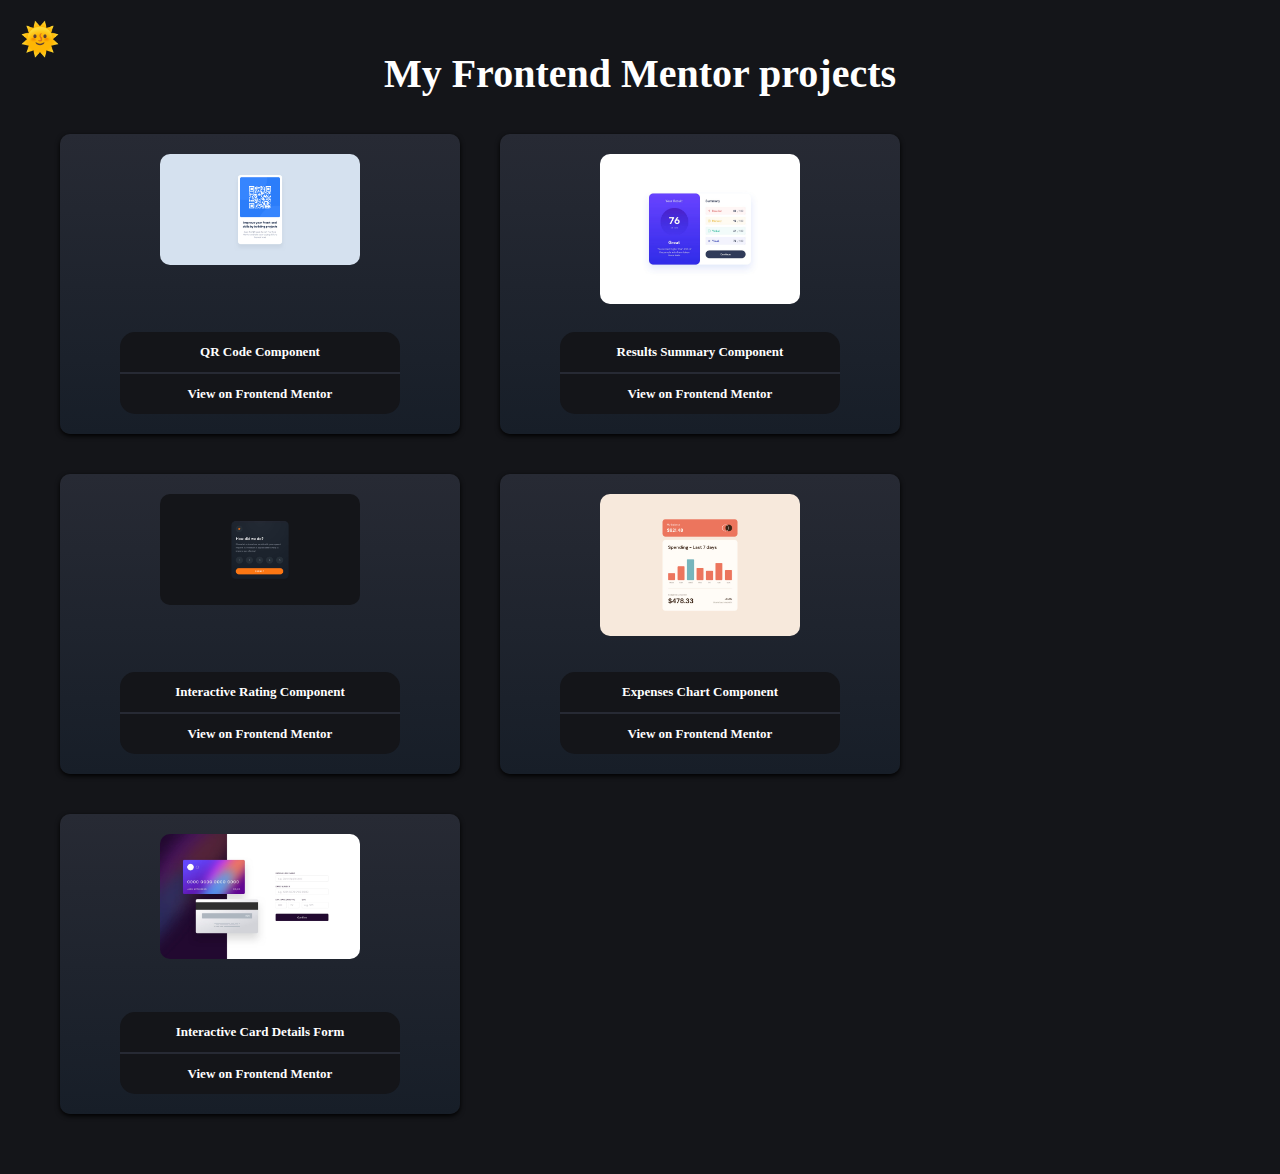
==== index.html @ aa87fa80 "Add files via upload" ====
<!DOCTYPE html>
<html lang="en">

<head>
    <meta charset="UTF-8">
    <meta name="viewport" content="width=device-width, initial-scale=1.0">
    <link rel="stylesheet" href="style.css">
    <script src="script.js"></script>
    <link rel="icon" type="image/png" sizes="32x32" href="favicon-32x32.png">
    <title>My home page for Frontend Mentor</title>
</head>

<body>
    <h1>My Frontend Mentor projects</h1>
    <div id="displaySwitch" onclick="changeDisplayMode()">🌞</div>
    <div id="main">
        <div class="project">
            <img src="qr-code-component-main/design/desktop-design.jpg" alt="QR Code Component">
            <div class="projectLinkHolder">
                <a class="projectLink" href="qr-code-component-main">QR Code Component</a>
                <a class="femLink" href="https://www.frontendmentor.io/challenges/qr-code-component-iux_sIO_H/hub">View
                    on Frontend Mentor</a>
            </div>
        </div>
        <div class="project">
            <img src="results-summary-component-main/design/desktop-design.jpg" alt="Results Summary Component">
            <div class="projectLinkHolder">
                <a class="projectLink" href="results-summary-component-main">Results Summary Component</a>
                <a class="femLink"
                    href="https://www.frontendmentor.io/challenges/results-summary-component-CE_K6s0maV/hub">View on
                    Frontend Mentor</a>
            </div>
        </div>
        <div class="project">
            <img src="interactive-rating-component-main/design/desktop-design.jpg" alt="Interactive Rating Component">
            <div class="projectLinkHolder">
                <a class="projectLink" href="interactive-rating-component-main">Interactive Rating Component</a>
                <a class="femLink"
                    href="https://www.frontendmentor.io/challenges/interactive-rating-component-koxpeBUmI/hub">View
                    on Frontend Mentor</a>
            </div>
        </div>
        <div class="project">
            <img src="expenses-chart-component-main/design/desktop-design.jpg" alt="Expenses Chart Component">
            <div class="projectLinkHolder">
                <a class="projectLink" href="expenses-chart-component-main">Expenses Chart Component</a>
                <a class="femLink"
                    href="https://www.frontendmentor.io/challenges/expenses-chart-component-e7yJBUdjwt/hub">View
                    on Frontend Mentor</a>
            </div>
        </div>
        <div class="project">
            <img src="interactive-card-details-form-main/design/desktop-design.jpg" alt="Interactive Card Details Form">
            <div class="projectLinkHolder">
                <a class="projectLink" href="interactive-card-details-form-main">Interactive Card Details Form</a>
                <a class="femLink"
                    href="https://www.frontendmentor.io/challenges/interactive-card-details-form-XpS8cKZDWw/hub">View
                    on Frontend Mentor</a>
            </div>
        </div>
    </div>
</body>
---- style.css ----
*{    
    transition-property: color, background-color, box-shadow, background, border-bottom;
    transition-duration: 0.5s;
}
body{
    margin: 50px;
    background-color: #141519;
}
.bodyLight{
    background-color: #fff!important;
}
#displaySwitch{
    position: absolute;
    top: 20px;
    left: 20px;
    cursor: pointer;
    user-select: none;
    font-size: xx-large;
}
h1{
    font-size: 40px;
    text-align: center;
    color: #fff;
}
.h1Light{
    color: #000!important
}
#main{
    display: grid;
    gap: 40px;
    grid-template-columns: repeat(auto-fill, 400px);
    padding: 10px;
}
.project{
    height: 300px;
    width: 400px;
    border-radius: 10px;
    display: flex;
    flex-flow: column;
    box-shadow: 0px 2px 5px #000;
    justify-content: space-between;
    background: linear-gradient(#272a34, #171e28);
}
.projectLight{
    box-shadow: 0px 2px 5px #aaa!important;
    background: linear-gradient(#eee, #ccc)!important;
}
.project *{
    margin: 0 auto;
}
.project>img{
    width: 50%;
    border-radius:10px;
    margin: 20px auto;
}
.projectLinkHolder{
    display: flex;
    flex-flow: column;
    width: 100%;
    margin-bottom: 20px;
}
.project a{
    width: 70%;
    height: 40px;
    background-color: #141519;
    color: #fff;
    font-size: small;
    text-align: center;
    font-weight: bolder;
    text-decoration: none;
    line-height: 40px;
}
.projectLight a{
    background-color: #aaa!important;
    color: #000!important;

}
.project a:hover{
    transition: background-color, 0.2s;
    background-color: #272a34;
    cursor: pointer;
}
.projectLight a:hover{
    background-color: #888!important;
}
.project .projectLink{
    border-bottom: 2px solid #272a34;
    border-radius: 15px 15px 0 0;
}
.projectLight .projectLink{
    border-bottom: 2px solid #888!important;
}
.project .femLink{
    border-radius: 0 0 15px 15px;
}
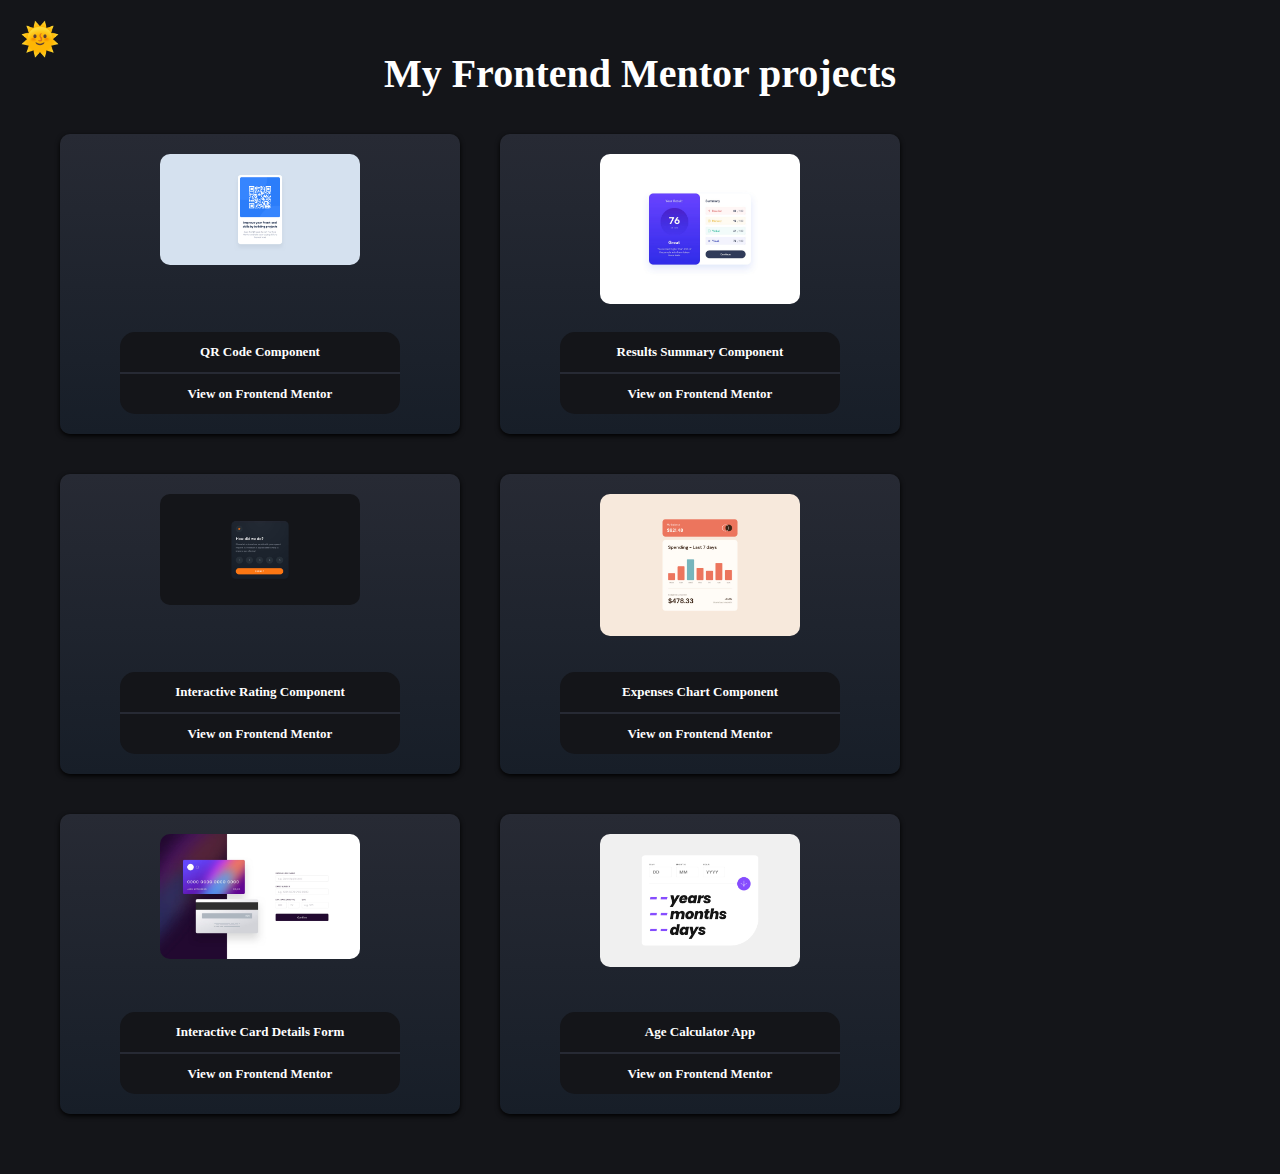
==== commit 26160aa7: "Add files via upload" ====
--- a/index.html
+++ b/index.html
@@ -58,5 +58,14 @@
                     on Frontend Mentor</a>
             </div>
         </div>
+        <div class="project">
+            <img src="age-calculator-app-main/design/desktop-design.jpg" alt="Age Calculator App">
+            <div class="projectLinkHolder">
+                <a class="projectLink" href="age-calculator-app-main">Age Calculator App</a>
+                <a class="femLink"
+                    href="https://www.frontendmentor.io/challenges/age-calculator-app-dF9DFFpj-Q/hub">View
+                    on Frontend Mentor</a>
+            </div>
+        </div>
     </div>
 </body>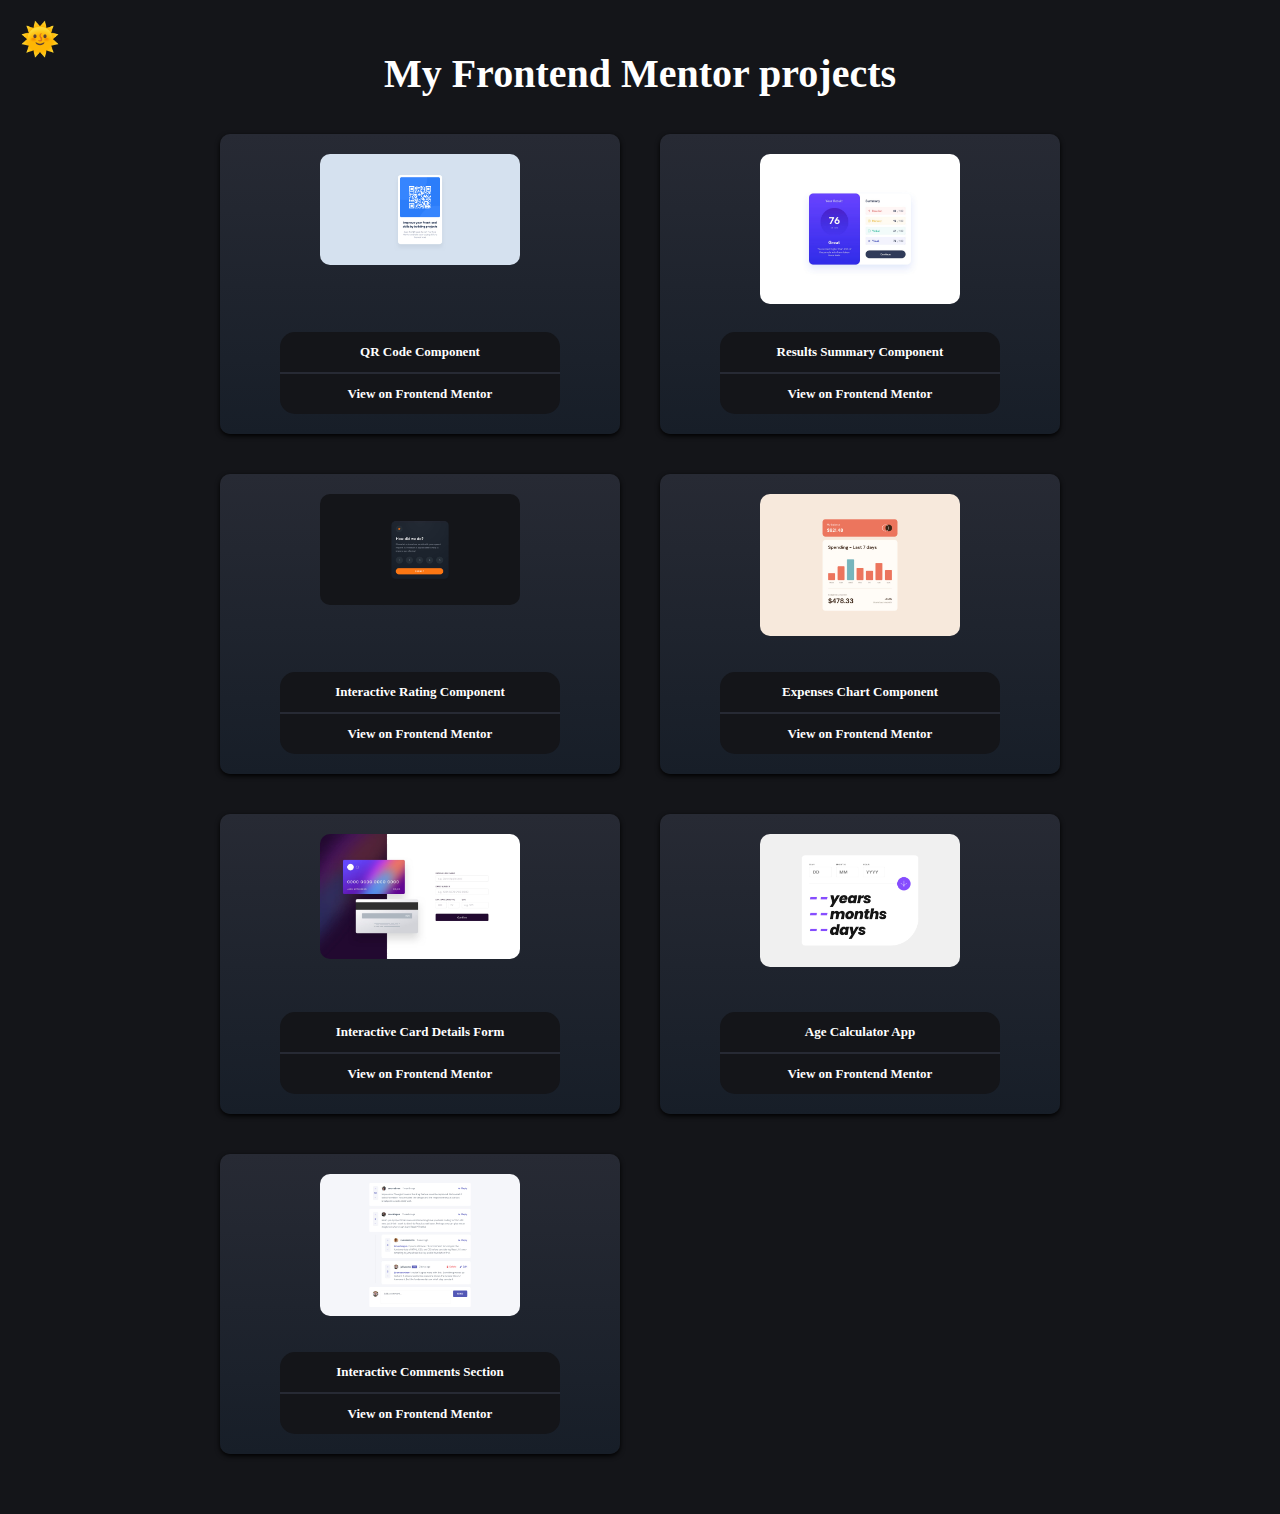
==== commit c0fc7f6b: "Update index.html" ====
--- a/index.html
+++ b/index.html
@@ -67,5 +67,14 @@
                     on Frontend Mentor</a>
             </div>
         </div>
+        <div class="project">
+            <img src="interactive-comments-section-main/design/desktop-design.jpg" alt="Interactive Comments Section">
+            <div class="projectLinkHolder">
+                <a class="projectLink" href="interactive-comments-section-main">Interactive Comments Section</a>
+                <a class="femLink"
+                    href="https://www.frontendmentor.io/challenges/interactive-comments-section-iG1RugEG9/hub">View
+                    on Frontend Mentor</a>
+            </div>
+        </div>
     </div>
 </body>--- a/style.css
+++ b/style.css
@@ -1,15 +1,18 @@
-*{    
+* {
     transition-property: color, background-color, box-shadow, background, border-bottom;
     transition-duration: 0.5s;
 }
-body{
+
+body {
     margin: 50px;
     background-color: #141519;
 }
-.bodyLight{
-    background-color: #fff!important;
+
+.bodyLight {
+    background-color: #fff !important;
 }
-#displaySwitch{
+
+#displaySwitch {
     position: absolute;
     top: 20px;
     left: 20px;
@@ -17,21 +20,26 @@
     user-select: none;
     font-size: xx-large;
 }
-h1{
+
+h1 {
     font-size: 40px;
     text-align: center;
     color: #fff;
 }
-.h1Light{
-    color: #000!important
+
+.h1Light {
+    color: #000 !important
 }
-#main{
+
+#main {
     display: grid;
     gap: 40px;
     grid-template-columns: repeat(auto-fill, 400px);
     padding: 10px;
+    justify-content: center;
 }
-.project{
+
+.project {
     height: 300px;
     width: 400px;
     border-radius: 10px;
@@ -41,25 +49,30 @@
     justify-content: space-between;
     background: linear-gradient(#272a34, #171e28);
 }
-.projectLight{
-    box-shadow: 0px 2px 5px #aaa!important;
-    background: linear-gradient(#eee, #ccc)!important;
+
+.projectLight {
+    box-shadow: 0px 2px 5px #aaa !important;
+    background: linear-gradient(#eee, #ccc) !important;
 }
-.project *{
+
+.project * {
     margin: 0 auto;
 }
-.project>img{
+
+.project>img {
     width: 50%;
-    border-radius:10px;
+    border-radius: 10px;
     margin: 20px auto;
 }
-.projectLinkHolder{
+
+.projectLinkHolder {
     display: flex;
     flex-flow: column;
     width: 100%;
     margin-bottom: 20px;
 }
-.project a{
+
+.project a {
     width: 70%;
     height: 40px;
     background-color: #141519;
@@ -70,26 +83,51 @@
     text-decoration: none;
     line-height: 40px;
 }
-.projectLight a{
-    background-color: #aaa!important;
-    color: #000!important;
+
+.projectLight a {
+    background-color: #aaa !important;
+    color: #000 !important;
 
 }
-.project a:hover{
+
+.project a:hover {
     transition: background-color, 0.2s;
     background-color: #272a34;
     cursor: pointer;
 }
-.projectLight a:hover{
-    background-color: #888!important;
+
+.projectLight a:hover {
+    background-color: #888 !important;
 }
-.project .projectLink{
+
+.project .projectLink {
     border-bottom: 2px solid #272a34;
     border-radius: 15px 15px 0 0;
 }
-.projectLight .projectLink{
-    border-bottom: 2px solid #888!important;
+
+.projectLight .projectLink {
+    border-bottom: 2px solid #888 !important;
 }
-.project .femLink{
+
+.project .femLink {
     border-radius: 0 0 15px 15px;
+}
+
+@media screen and (max-width: 1000px) {
+    #main {
+        display: flex;
+        flex-flow: column;
+        align-items: center;
+    }
+
+    .project {
+        width: 300px;
+        height: 250px;
+    }
+
+    .project a {
+        height: 30px;
+        line-height: 30px;
+    }
+
 }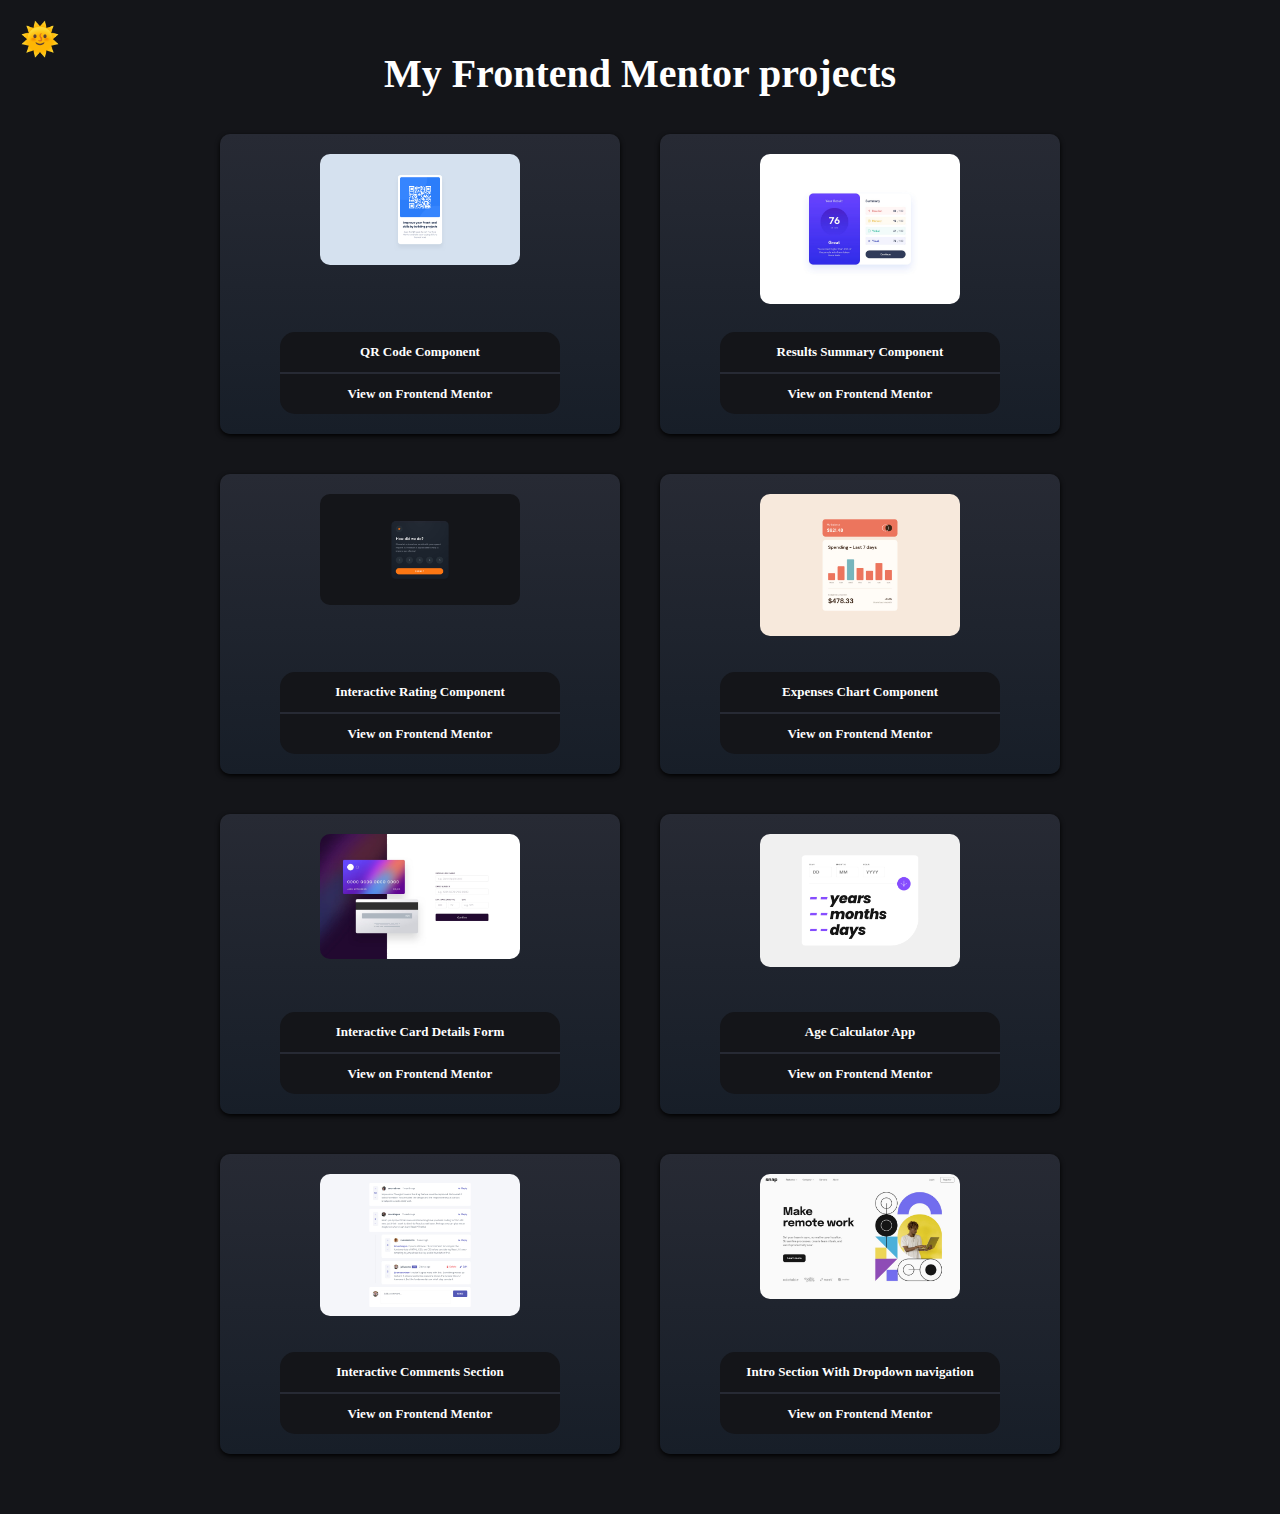
==== commit e856aebb: "Intro section with dropdown navigation" ====
--- a/index.html
+++ b/index.html
@@ -76,5 +76,16 @@
                     on Frontend Mentor</a>
             </div>
         </div>
+        <div class="project">
+            <img src="intro-section-with-dropdown-navigation-main/design/desktop-design.jpg"
+                alt="Intro Section With Dropdown nNvigation">
+            <div class="projectLinkHolder">
+                <a class="projectLink" href="intro-section-with-dropdown-navigation-main">Intro Section With Dropdown
+                    navigation</a>
+                <a class="femLink"
+                    href="https://www.frontendmentor.io/challenges/intro-section-with-dropdown-navigation-ryaPetHE5/hub">View
+                    on Frontend Mentor</a>
+            </div>
+        </div>
     </div>
 </body>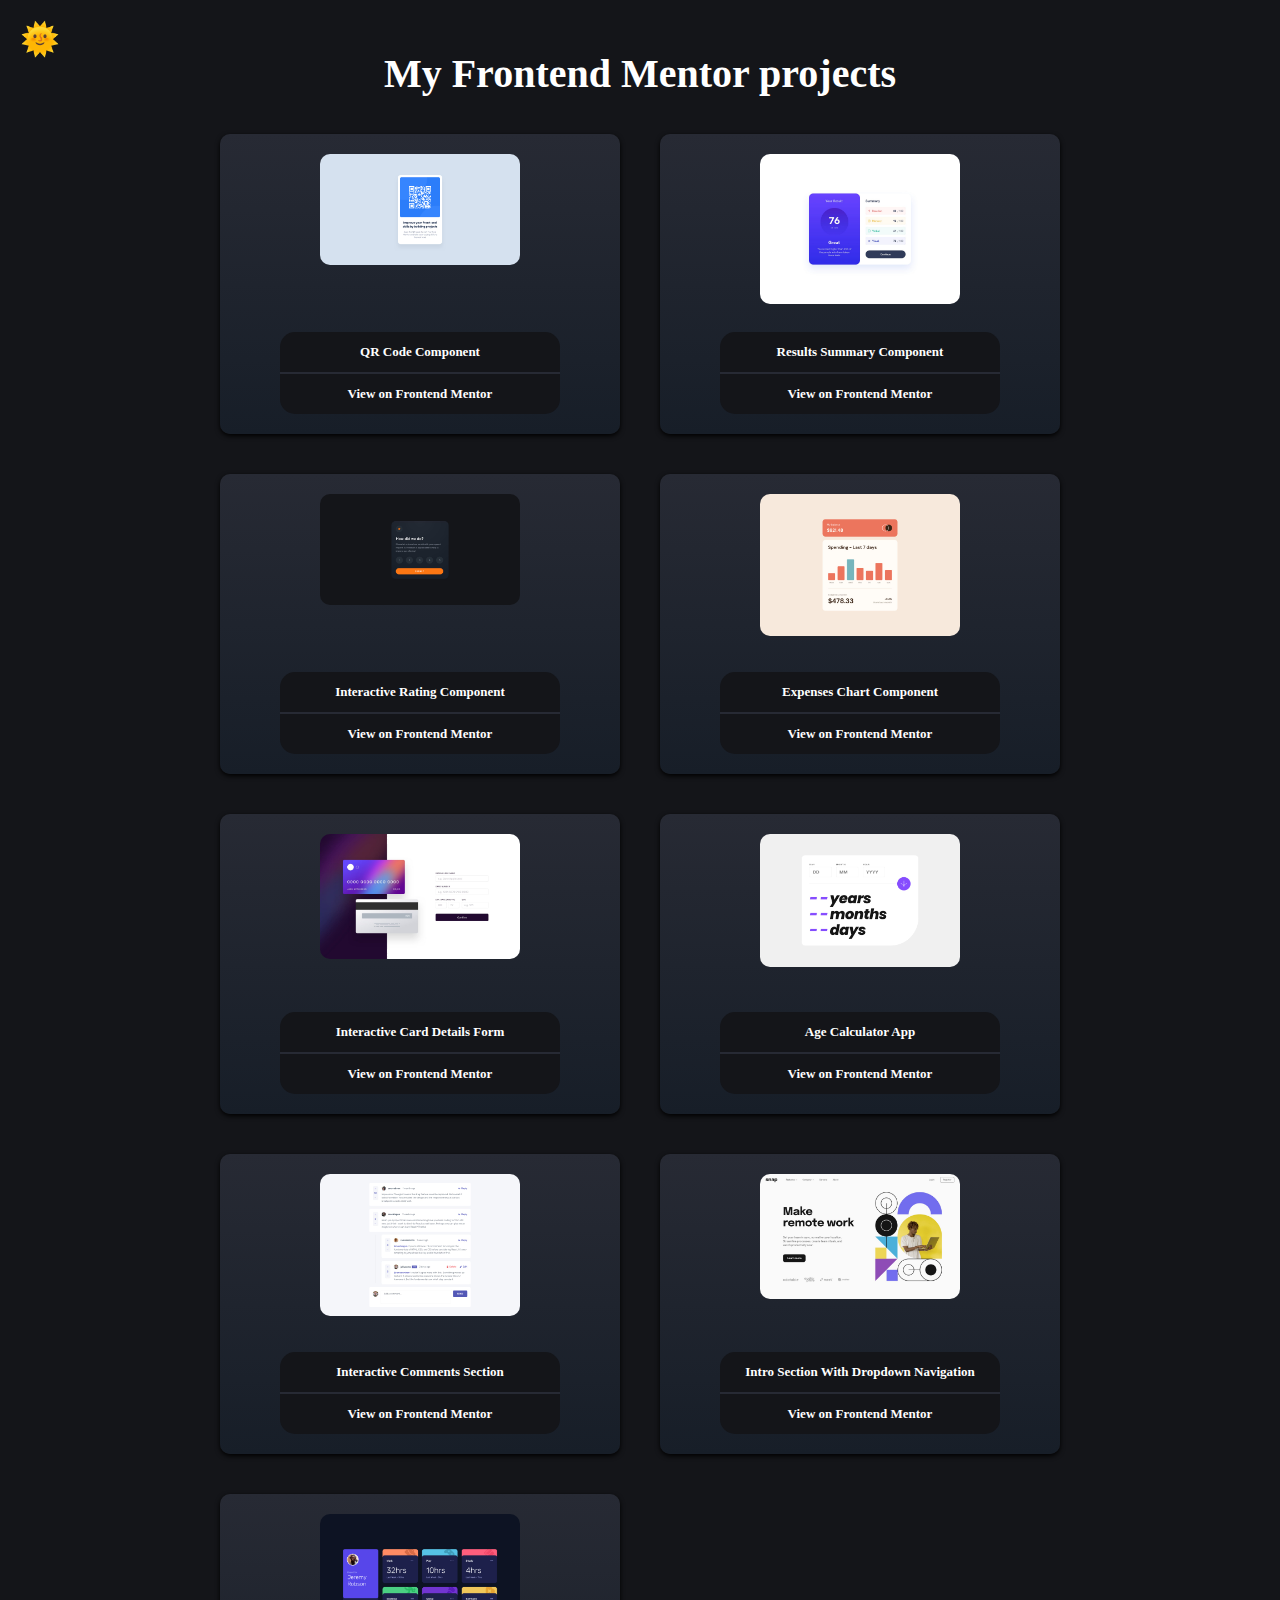
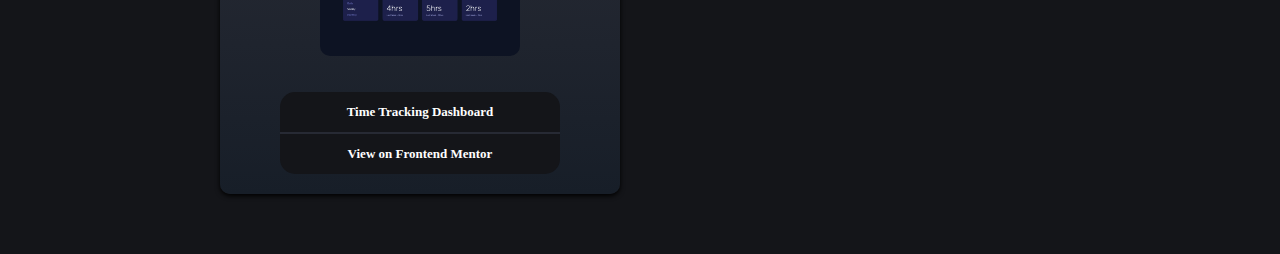
==== commit 845b2732: "Time Tracking Dashboard" ====
--- a/index.html
+++ b/index.html
@@ -18,7 +18,7 @@
             <img src="qr-code-component-main/design/desktop-design.jpg" alt="QR Code Component">
             <div class="projectLinkHolder">
                 <a class="projectLink" href="qr-code-component-main">QR Code Component</a>
-                <a class="femLink" href="https://www.frontendmentor.io/challenges/qr-code-component-iux_sIO_H/hub">View
+                <a class="femLink" href="https://www.frontendmentor.io/challenges/qr-code-component-iux_sIO_H">View
                     on Frontend Mentor</a>
             </div>
         </div>
@@ -26,8 +26,7 @@
             <img src="results-summary-component-main/design/desktop-design.jpg" alt="Results Summary Component">
             <div class="projectLinkHolder">
                 <a class="projectLink" href="results-summary-component-main">Results Summary Component</a>
-                <a class="femLink"
-                    href="https://www.frontendmentor.io/challenges/results-summary-component-CE_K6s0maV/hub">View on
+                <a class="femLink" href="https://www.frontendmentor.io/challenges/results-summary-component-CE_K6s0maV">View on
                     Frontend Mentor</a>
             </div>
         </div>
@@ -35,8 +34,7 @@
             <img src="interactive-rating-component-main/design/desktop-design.jpg" alt="Interactive Rating Component">
             <div class="projectLinkHolder">
                 <a class="projectLink" href="interactive-rating-component-main">Interactive Rating Component</a>
-                <a class="femLink"
-                    href="https://www.frontendmentor.io/challenges/interactive-rating-component-koxpeBUmI/hub">View
+                <a class="femLink" href="https://www.frontendmentor.io/challenges/interactive-rating-component-koxpeBUmI">View
                     on Frontend Mentor</a>
             </div>
         </div>
@@ -44,8 +42,7 @@
             <img src="expenses-chart-component-main/design/desktop-design.jpg" alt="Expenses Chart Component">
             <div class="projectLinkHolder">
                 <a class="projectLink" href="expenses-chart-component-main">Expenses Chart Component</a>
-                <a class="femLink"
-                    href="https://www.frontendmentor.io/challenges/expenses-chart-component-e7yJBUdjwt/hub">View
+                <a class="femLink" href="https://www.frontendmentor.io/challenges/expenses-chart-component-e7yJBUdjwt">View
                     on Frontend Mentor</a>
             </div>
         </div>
@@ -53,8 +50,7 @@
             <img src="interactive-card-details-form-main/design/desktop-design.jpg" alt="Interactive Card Details Form">
             <div class="projectLinkHolder">
                 <a class="projectLink" href="interactive-card-details-form-main">Interactive Card Details Form</a>
-                <a class="femLink"
-                    href="https://www.frontendmentor.io/challenges/interactive-card-details-form-XpS8cKZDWw/hub">View
+                <a class="femLink" href="https://www.frontendmentor.io/challenges/interactive-card-details-form-XpS8cKZDWw">View
                     on Frontend Mentor</a>
             </div>
         </div>
@@ -62,8 +58,7 @@
             <img src="age-calculator-app-main/design/desktop-design.jpg" alt="Age Calculator App">
             <div class="projectLinkHolder">
                 <a class="projectLink" href="age-calculator-app-main">Age Calculator App</a>
-                <a class="femLink"
-                    href="https://www.frontendmentor.io/challenges/age-calculator-app-dF9DFFpj-Q/hub">View
+                <a class="femLink" href="https://www.frontendmentor.io/challenges/age-calculator-app-dF9DFFpj-Q">View
                     on Frontend Mentor</a>
             </div>
         </div>
@@ -71,19 +66,24 @@
             <img src="interactive-comments-section-main/design/desktop-design.jpg" alt="Interactive Comments Section">
             <div class="projectLinkHolder">
                 <a class="projectLink" href="interactive-comments-section-main">Interactive Comments Section</a>
-                <a class="femLink"
-                    href="https://www.frontendmentor.io/challenges/interactive-comments-section-iG1RugEG9/hub">View
+                <a class="femLink" href="https://www.frontendmentor.io/challenges/interactive-comments-section-iG1RugEG9">View
                     on Frontend Mentor</a>
             </div>
         </div>
         <div class="project">
-            <img src="intro-section-with-dropdown-navigation-main/design/desktop-design.jpg"
-                alt="Intro Section With Dropdown nNvigation">
+            <img src="intro-section-with-dropdown-navigation-main/design/desktop-design.jpg" alt="Intro Section With Dropdown Navigation">
             <div class="projectLinkHolder">
                 <a class="projectLink" href="intro-section-with-dropdown-navigation-main">Intro Section With Dropdown
-                    navigation</a>
-                <a class="femLink"
-                    href="https://www.frontendmentor.io/challenges/intro-section-with-dropdown-navigation-ryaPetHE5/hub">View
+                    Navigation</a>
+                <a class="femLink" href="https://www.frontendmentor.io/challenges/intro-section-with-dropdown-navigation-ryaPetHE5">View
+                    on Frontend Mentor</a>
+            </div>
+        </div>
+        <div class="project">
+            <img src="time-tracking-dashboard-main/design/desktop-design.jpg" alt="Time Tracking Dashboard">
+            <div class="projectLinkHolder">
+                <a class="projectLink" href="time-tracking-dashboard-main">Time Tracking Dashboard</a>
+                <a class="femLink" href="https://www.frontendmentor.io/challenges/time-tracking-dashboard-UIQ7167Jw">View
                     on Frontend Mentor</a>
             </div>
         </div>
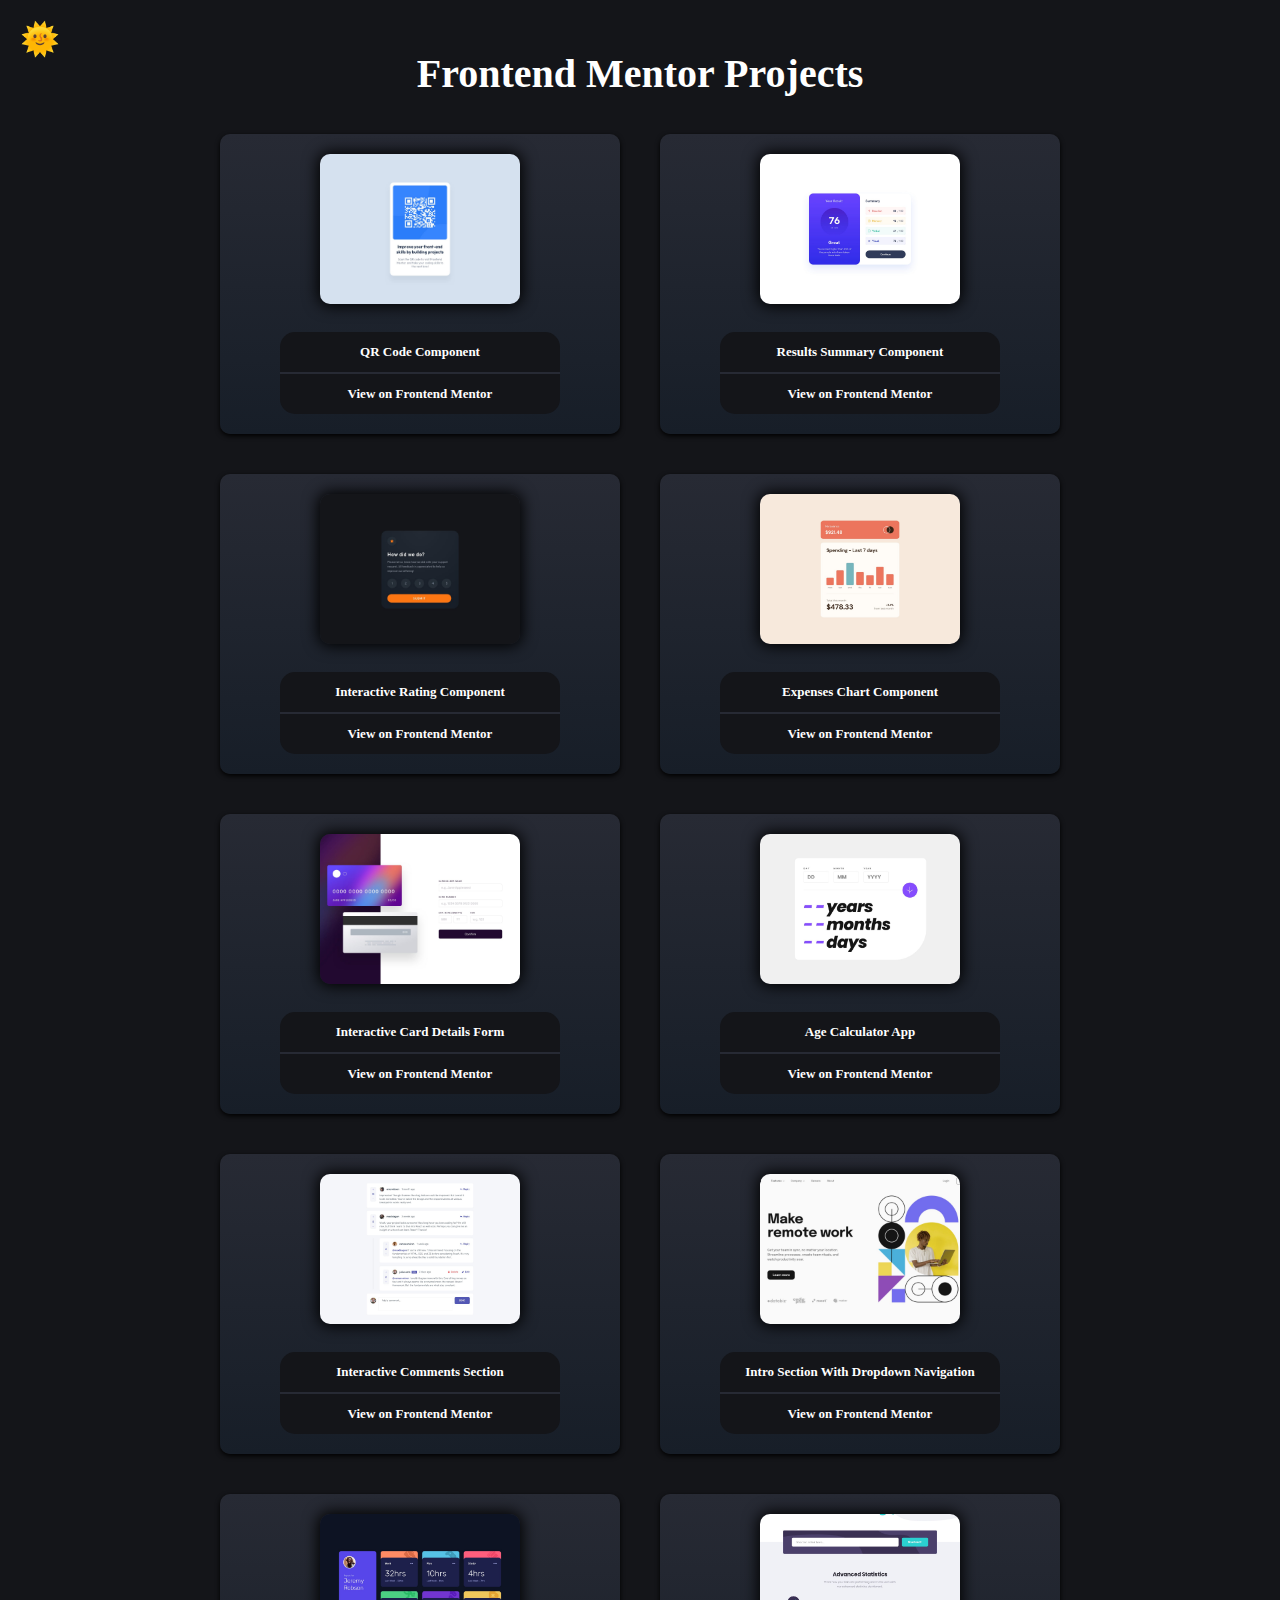
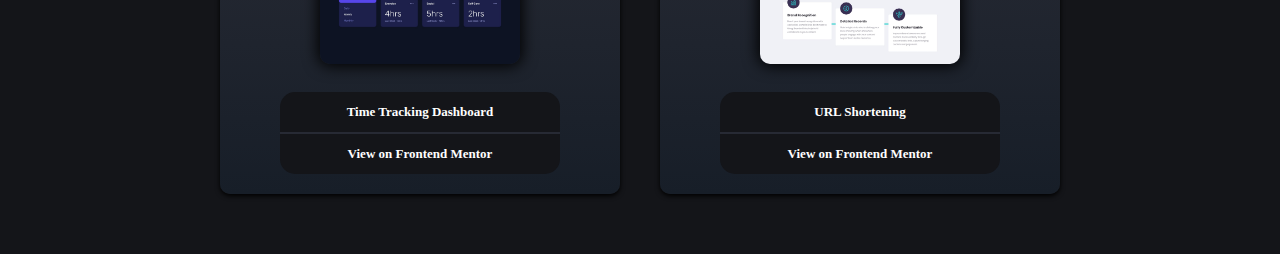
==== commit 626643c8: "Index style changes" ====
--- a/index.html
+++ b/index.html
@@ -7,11 +7,11 @@
     <link rel="stylesheet" href="style.css">
     <script src="script.js"></script>
     <link rel="icon" type="image/png" sizes="32x32" href="favicon-32x32.png">
-    <title>My home page for Frontend Mentor</title>
+    <title>Frontend Mentor Projects</title>
 </head>
 
 <body>
-    <h1>My Frontend Mentor projects</h1>
+    <h1>Frontend Mentor Projects</h1>
     <div id="displaySwitch" onclick="changeDisplayMode()">🌞</div>
     <div id="main">
         <div class="project">
@@ -87,5 +87,13 @@
                     on Frontend Mentor</a>
             </div>
         </div>
+        <div class="project">
+            <img src="url-shortening-api-master/design/desktop-design.jpg" alt="URL Shortening">
+            <div class="projectLinkHolder">
+                <a class="projectLink" href="url-shortening-api-master">URL Shortening</a>
+                <a class="femLink" href="https://www.frontendmentor.io/challenges/url-shortening-api-landing-page-2ce3ob-G">View
+                    on Frontend Mentor</a>
+            </div>
+        </div>
     </div>
 </body>--- a/style.css
+++ b/style.css
@@ -63,6 +63,9 @@
     width: 50%;
     border-radius: 10px;
     margin: 20px auto;
+    aspect-ratio: 4/3;
+    object-fit: cover;
+    box-shadow: 0 0 15px 2px #000;
 }
 
 .projectLinkHolder {
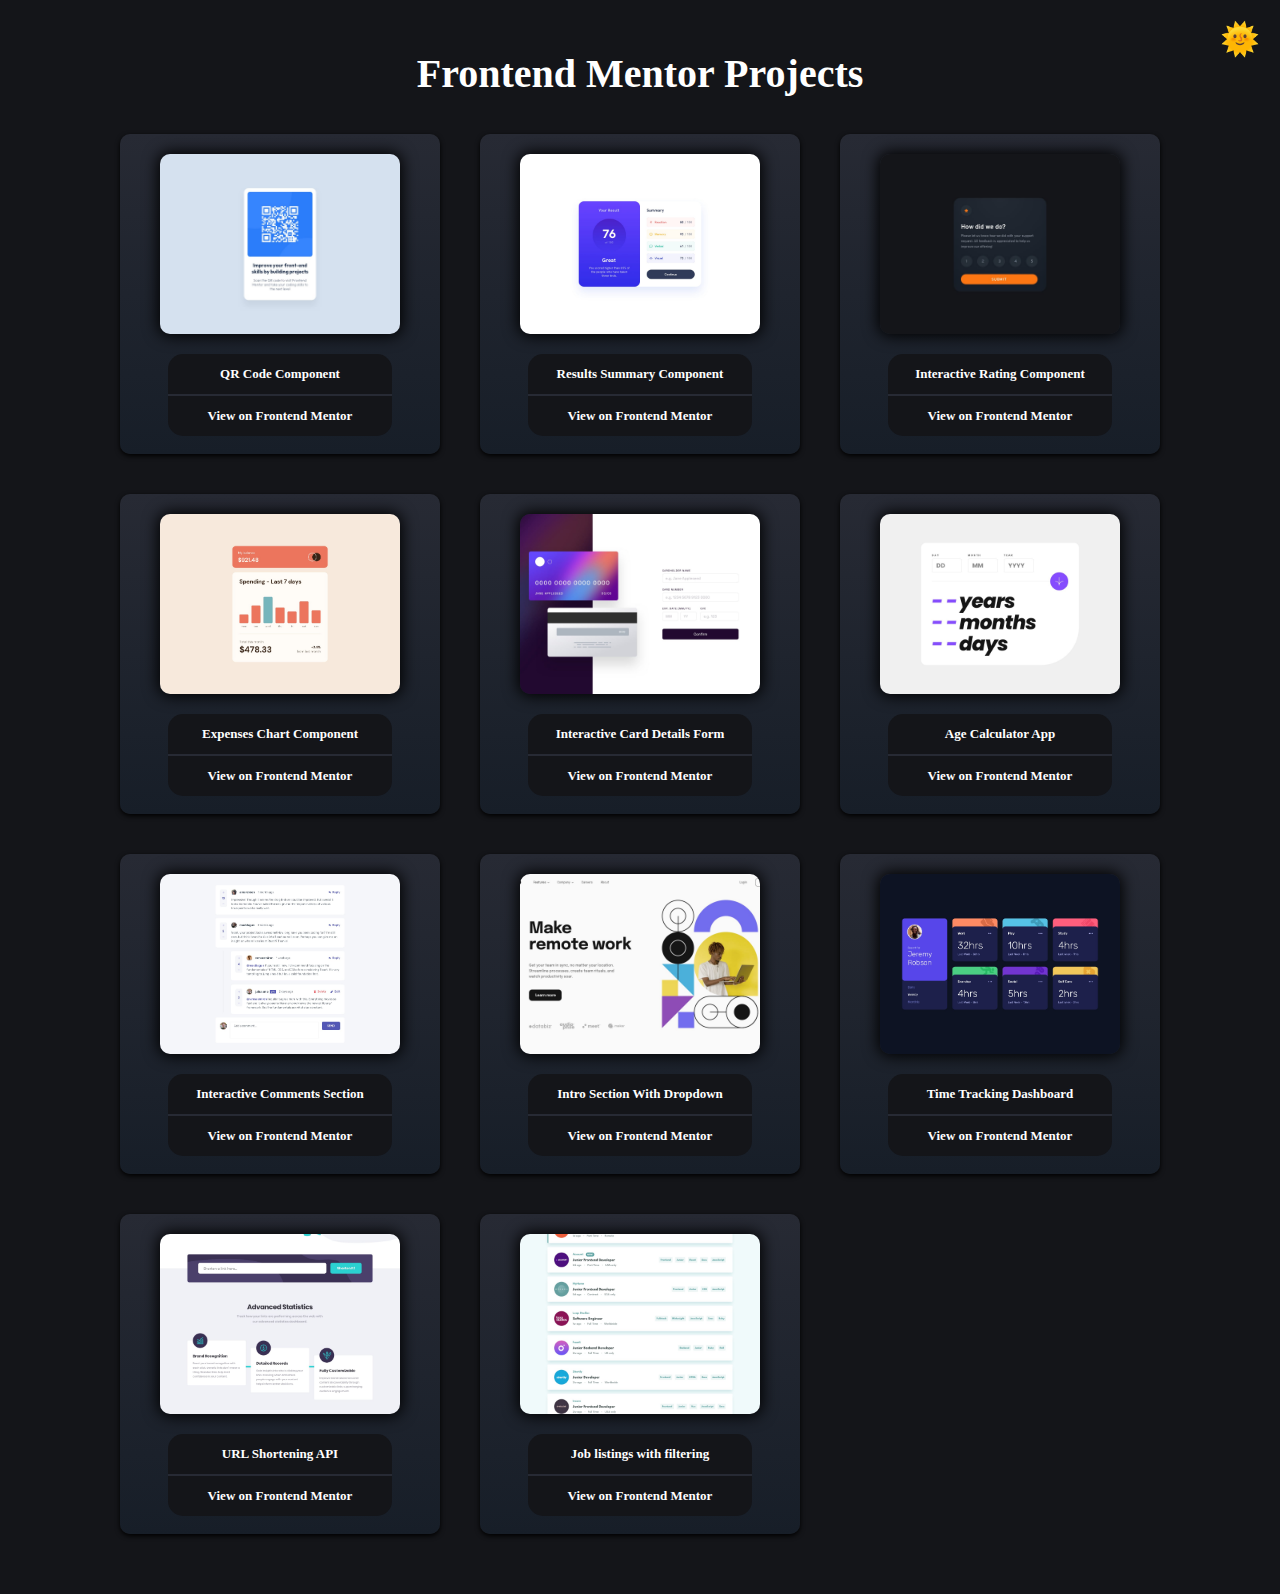
==== commit 4d028bf1: "Job listing filtering complete" ====
--- a/index.html
+++ b/index.html
@@ -12,88 +12,8 @@
 
 <body>
     <h1>Frontend Mentor Projects</h1>
-    <div id="displaySwitch" onclick="changeDisplayMode()">🌞</div>
-    <div id="main">
-        <div class="project">
-            <img src="qr-code-component-main/design/desktop-design.jpg" alt="QR Code Component">
-            <div class="projectLinkHolder">
-                <a class="projectLink" href="qr-code-component-main">QR Code Component</a>
-                <a class="femLink" href="https://www.frontendmentor.io/challenges/qr-code-component-iux_sIO_H">View
-                    on Frontend Mentor</a>
-            </div>
-        </div>
-        <div class="project">
-            <img src="results-summary-component-main/design/desktop-design.jpg" alt="Results Summary Component">
-            <div class="projectLinkHolder">
-                <a class="projectLink" href="results-summary-component-main">Results Summary Component</a>
-                <a class="femLink" href="https://www.frontendmentor.io/challenges/results-summary-component-CE_K6s0maV">View on
-                    Frontend Mentor</a>
-            </div>
-        </div>
-        <div class="project">
-            <img src="interactive-rating-component-main/design/desktop-design.jpg" alt="Interactive Rating Component">
-            <div class="projectLinkHolder">
-                <a class="projectLink" href="interactive-rating-component-main">Interactive Rating Component</a>
-                <a class="femLink" href="https://www.frontendmentor.io/challenges/interactive-rating-component-koxpeBUmI">View
-                    on Frontend Mentor</a>
-            </div>
-        </div>
-        <div class="project">
-            <img src="expenses-chart-component-main/design/desktop-design.jpg" alt="Expenses Chart Component">
-            <div class="projectLinkHolder">
-                <a class="projectLink" href="expenses-chart-component-main">Expenses Chart Component</a>
-                <a class="femLink" href="https://www.frontendmentor.io/challenges/expenses-chart-component-e7yJBUdjwt">View
-                    on Frontend Mentor</a>
-            </div>
-        </div>
-        <div class="project">
-            <img src="interactive-card-details-form-main/design/desktop-design.jpg" alt="Interactive Card Details Form">
-            <div class="projectLinkHolder">
-                <a class="projectLink" href="interactive-card-details-form-main">Interactive Card Details Form</a>
-                <a class="femLink" href="https://www.frontendmentor.io/challenges/interactive-card-details-form-XpS8cKZDWw">View
-                    on Frontend Mentor</a>
-            </div>
-        </div>
-        <div class="project">
-            <img src="age-calculator-app-main/design/desktop-design.jpg" alt="Age Calculator App">
-            <div class="projectLinkHolder">
-                <a class="projectLink" href="age-calculator-app-main">Age Calculator App</a>
-                <a class="femLink" href="https://www.frontendmentor.io/challenges/age-calculator-app-dF9DFFpj-Q">View
-                    on Frontend Mentor</a>
-            </div>
-        </div>
-        <div class="project">
-            <img src="interactive-comments-section-main/design/desktop-design.jpg" alt="Interactive Comments Section">
-            <div class="projectLinkHolder">
-                <a class="projectLink" href="interactive-comments-section-main">Interactive Comments Section</a>
-                <a class="femLink" href="https://www.frontendmentor.io/challenges/interactive-comments-section-iG1RugEG9">View
-                    on Frontend Mentor</a>
-            </div>
-        </div>
-        <div class="project">
-            <img src="intro-section-with-dropdown-navigation-main/design/desktop-design.jpg" alt="Intro Section With Dropdown Navigation">
-            <div class="projectLinkHolder">
-                <a class="projectLink" href="intro-section-with-dropdown-navigation-main">Intro Section With Dropdown
-                    Navigation</a>
-                <a class="femLink" href="https://www.frontendmentor.io/challenges/intro-section-with-dropdown-navigation-ryaPetHE5">View
-                    on Frontend Mentor</a>
-            </div>
-        </div>
-        <div class="project">
-            <img src="time-tracking-dashboard-main/design/desktop-design.jpg" alt="Time Tracking Dashboard">
-            <div class="projectLinkHolder">
-                <a class="projectLink" href="time-tracking-dashboard-main">Time Tracking Dashboard</a>
-                <a class="femLink" href="https://www.frontendmentor.io/challenges/time-tracking-dashboard-UIQ7167Jw">View
-                    on Frontend Mentor</a>
-            </div>
-        </div>
-        <div class="project">
-            <img src="url-shortening-api-master/design/desktop-design.jpg" alt="URL Shortening">
-            <div class="projectLinkHolder">
-                <a class="projectLink" href="url-shortening-api-master">URL Shortening</a>
-                <a class="femLink" href="https://www.frontendmentor.io/challenges/url-shortening-api-landing-page-2ce3ob-G">View
-                    on Frontend Mentor</a>
-            </div>
-        </div>
-    </div>
+    <button id="displaySwitch" onclick="changeDisplayMode()">🌞</button>
+
+    <main id="projectHolder">
+    </main>
 </body>--- a/style.css
+++ b/style.css
@@ -12,10 +12,14 @@
     background-color: #fff !important;
 }
 
+button {
+    all: unset;
+}
+
 #displaySwitch {
     position: absolute;
     top: 20px;
-    left: 20px;
+    right: 20px;
     cursor: pointer;
     user-select: none;
     font-size: xx-large;
@@ -31,22 +35,23 @@
     color: #000 !important
 }
 
-#main {
+main {
     display: grid;
     gap: 40px;
-    grid-template-columns: repeat(auto-fill, 400px);
+    grid-template-columns: repeat(auto-fill, 320px);
     padding: 10px;
     justify-content: center;
 }
 
 .project {
     height: 300px;
-    width: 400px;
+    width: 320px;
     border-radius: 10px;
     display: flex;
     flex-flow: column;
     box-shadow: 0px 2px 5px #000;
-    justify-content: space-between;
+    gap: 20px;
+    padding-top: 20px;
     background: linear-gradient(#272a34, #171e28);
 }
 
@@ -60,9 +65,8 @@
 }
 
 .project>img {
-    width: 50%;
+    width: 75%;
     border-radius: 10px;
-    margin: 20px auto;
     aspect-ratio: 4/3;
     object-fit: cover;
     box-shadow: 0 0 15px 2px #000;
@@ -112,25 +116,15 @@
     border-bottom: 2px solid #888 !important;
 }
 
-.project .femLink {
+.project .FMLink {
     border-radius: 0 0 15px 15px;
 }
 
 @media screen and (max-width: 1000px) {
-    #main {
+
+    main {
         display: flex;
         flex-flow: column;
         align-items: center;
     }
-
-    .project {
-        width: 300px;
-        height: 250px;
-    }
-
-    .project a {
-        height: 30px;
-        line-height: 30px;
-    }
-
 }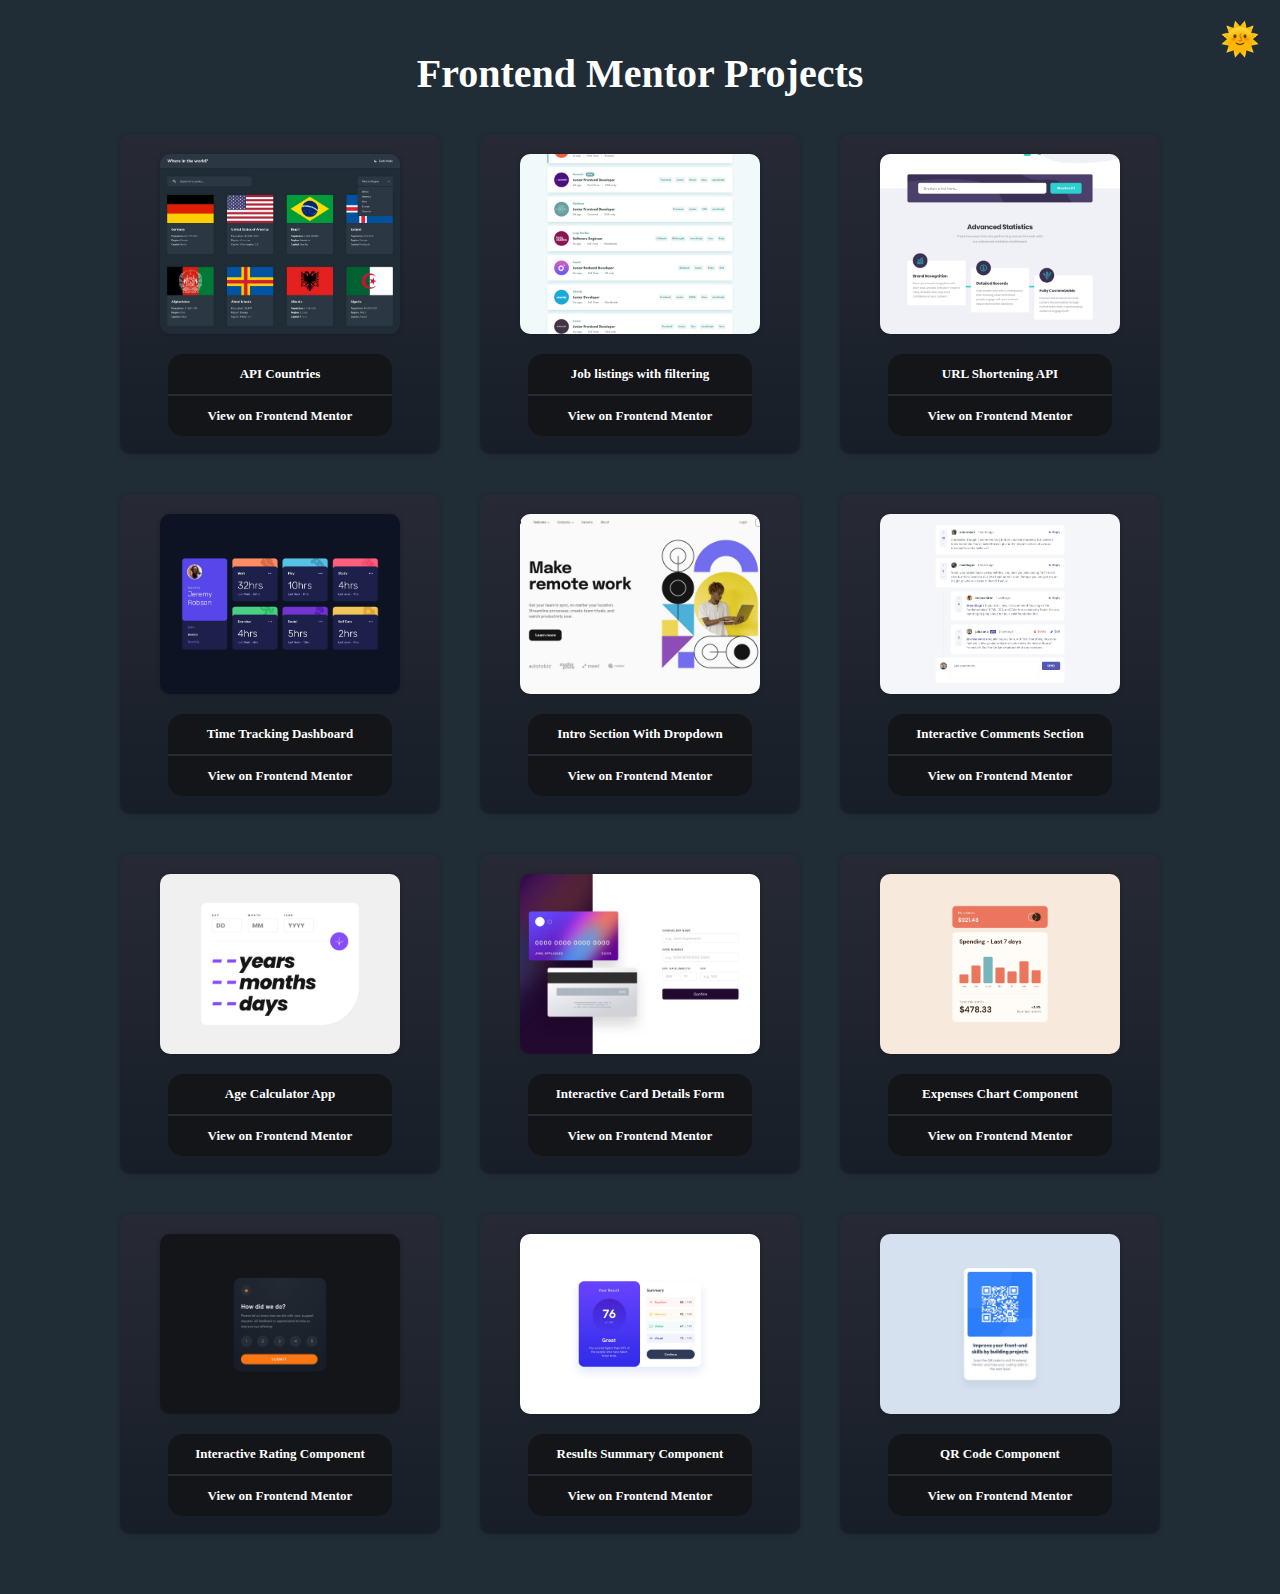
==== commit 80265deb: "API Countries and index update" ====
--- a/index.html
+++ b/index.html
@@ -1,5 +1,5 @@
 <!DOCTYPE html>
-<html lang="en">
+<html data-theme="dark" lang="en">
 
 <head>
     <meta charset="UTF-8">
--- a/style.css
+++ b/style.css
@@ -1,3 +1,19 @@
+[data-theme="dark"] {
+    --background: #202d36;
+    --element1: #272a34;
+    --element2: #171e28;
+    --button: #141519;
+    --text: #fff;
+}
+
+[data-theme="light"] {
+    --background: #fafafa;
+    --element1: #eee;
+    --element2: #ccc;
+    --button: #aaa;
+    --text: #000;
+}
+
 * {
     transition-property: color, background-color, box-shadow, background, border-bottom;
     transition-duration: 0.5s;
@@ -5,11 +21,7 @@
 
 body {
     margin: 50px;
-    background-color: #141519;
-}
-
-.bodyLight {
-    background-color: #fff !important;
+    background-color: var(--background);
 }
 
 button {
@@ -28,12 +40,9 @@
 h1 {
     font-size: 40px;
     text-align: center;
-    color: #fff;
+    color: var(--text);
 }
 
-.h1Light {
-    color: #000 !important
-}
 
 main {
     display: grid;
@@ -49,15 +58,10 @@
     border-radius: 10px;
     display: flex;
     flex-flow: column;
-    box-shadow: 0px 2px 5px #000;
+    box-shadow: 0px 0px 5px 0px rgba(0, 0, 0, 0.2);
     gap: 20px;
     padding-top: 20px;
-    background: linear-gradient(#272a34, #171e28);
-}
-
-.projectLight {
-    box-shadow: 0px 2px 5px #aaa !important;
-    background: linear-gradient(#eee, #ccc) !important;
+    background: linear-gradient(var(--element1), var(--element2));
 }
 
 .project * {
@@ -69,7 +73,7 @@
     border-radius: 10px;
     aspect-ratio: 4/3;
     object-fit: cover;
-    box-shadow: 0 0 15px 2px #000;
+    box-shadow: 0px 0px 5px 0px rgba(0, 0, 0, 0.2);
 }
 
 .projectLinkHolder {
@@ -82,8 +86,8 @@
 .project a {
     width: 70%;
     height: 40px;
-    background-color: #141519;
-    color: #fff;
+    background-color: var(--button);
+    color: var(--text);
     font-size: small;
     text-align: center;
     font-weight: bolder;
@@ -91,15 +95,10 @@
     line-height: 40px;
 }
 
-.projectLight a {
-    background-color: #aaa !important;
-    color: #000 !important;
-
-}
 
 .project a:hover {
     transition: background-color, 0.2s;
-    background-color: #272a34;
+    background-color: var(--element1);
     cursor: pointer;
 }
 
@@ -108,12 +107,8 @@
 }
 
 .project .projectLink {
-    border-bottom: 2px solid #272a34;
+    border-bottom: 2px solid var(--element1);
     border-radius: 15px 15px 0 0;
-}
-
-.projectLight .projectLink {
-    border-bottom: 2px solid #888 !important;
 }
 
 .project .FMLink {
